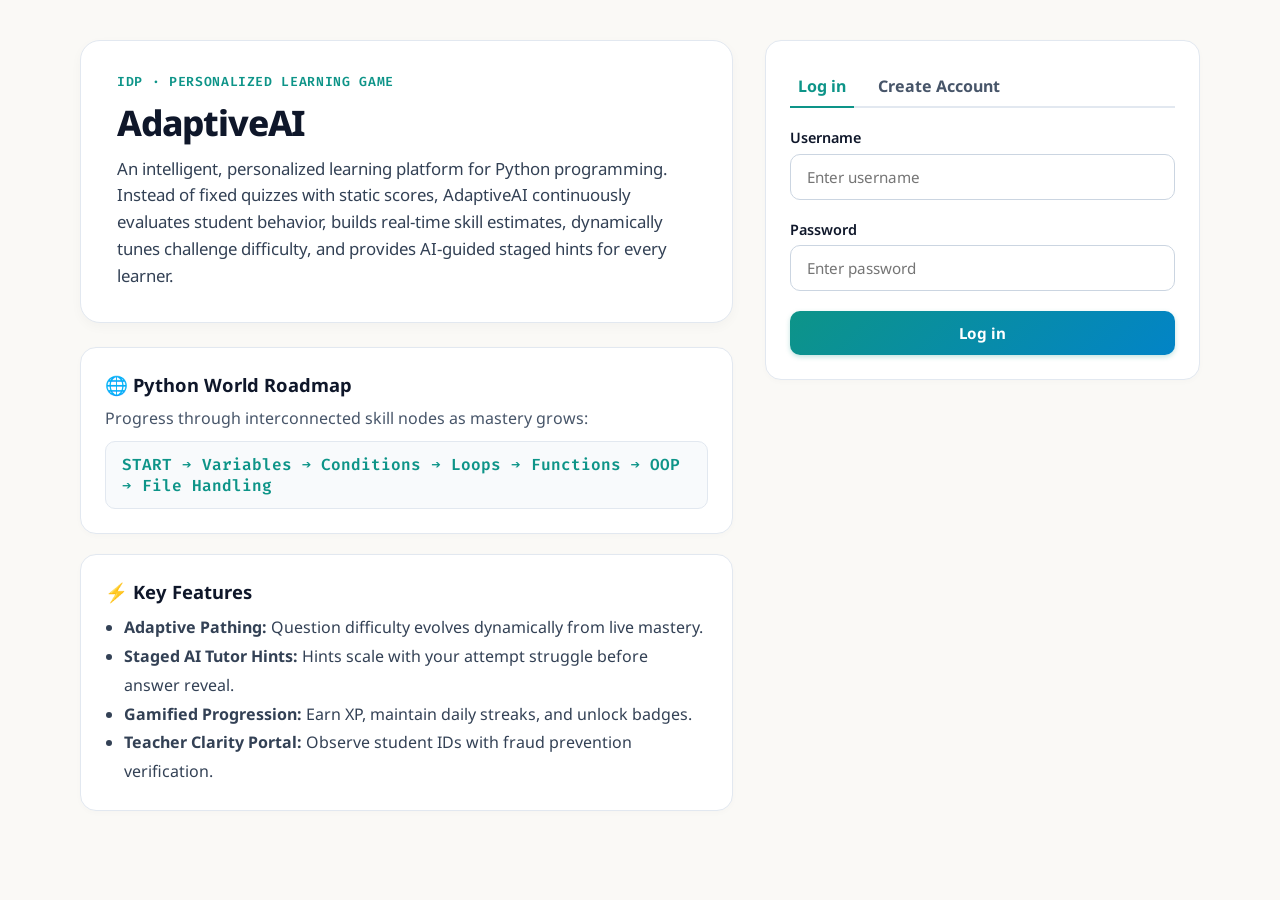
==== index.html @ 8c57f939 "Fix GitHub Pages deployment with universal client-side engine" ====
<!DOCTYPE html>
<html lang="en">
<head>
  <meta charset="UTF-8" />
  <meta name="viewport" content="width=device-width, initial-scale=1.0" />
  <title>AdaptiveAI — Personalized Learning Platform</title>
  <link rel="stylesheet" href="./static/css/style.css" />
</head>
<body>
  <!-- Sidebar Navigation -->
  <aside class="sidebar" id="sidebar" style="display: none;">
    <div class="brand-logo">
      <div class="brand-icon">🎮</div>
      <div class="brand-text">
        <h2>AdaptiveAI</h2>
        <span>Personalized Learning</span>
      </div>
    </div>
    <ul class="nav-links">
      <li><a class="nav-item active" onclick="switchView('home')">🏠 Home</a></li>
      <li><a class="nav-item" onclick="switchView('play')">🎮 Play / Diagnostic</a></li>
      <li><a class="nav-item" onclick="switchView('skill_map')">🗺️ Skill Map</a></li>
      <li><a class="nav-item" onclick="switchView('dashboard')">📊 Student Dashboard</a></li>
      <li><a class="nav-item" onclick="switchView('leaderboard')">🏆 Leaderboard</a></li>
      <li id="nav-teacher-li" style="display: none;"><a class="nav-item" onclick="switchView('teacher')">👩‍🏫 Teacher View</a></li>
    </ul>
    <div class="sidebar-footer">
      <button class="btn btn-outline btn-block" onclick="logout()">Log out</button>
    </div>
  </aside>

  <!-- Main Content Wrapper -->
  <main class="main-wrapper">
    <div class="top-nav" id="topNav" style="display: none;">
      <div id="navUserBadge" style="font-weight: 700; color: var(--primary);"></div>
      <button class="btn btn-outline" onclick="logout()" style="padding: 0.4rem 0.9rem; font-size: 0.85rem;">Log out</button>
    </div>

    <div class="content-container">
      <!-- Unauthenticated View -->
      <section id="view-auth">
        <div class="grid-2">
          <!-- Left: Description -->
          <div>
            <div class="hero">
              <div class="kicker">IDP · PERSONALIZED LEARNING GAME</div>
              <h1>AdaptiveAI</h1>
              <p style="font-size: 1.05rem; line-height: 1.6; color: #334155;">
                An intelligent, personalized learning platform for Python programming. 
                Instead of fixed quizzes with static scores, AdaptiveAI continuously evaluates 
                student behavior, builds real-time skill estimates, dynamically tunes challenge 
                difficulty, and provides AI-guided staged hints for every learner.
              </p>
            </div>
            <div class="card">
              <h3>🌐 Python World Roadmap</h3>
              <p style="color: #475569; margin-bottom: 0.75rem;">Progress through interconnected skill nodes as mastery grows:</p>
              <div style="font-family: 'Fira Code', monospace; background: #F8FAFC; padding: 0.75rem 1rem; border-radius: 10px; border: 1px solid #E2E8F0; color: #0D9488; font-weight: 600;">
                START ➔ Variables ➔ Conditions ➔ Loops ➔ Functions ➔ OOP ➔ File Handling
              </div>
            </div>
            <div class="card">
              <h3>⚡ Key Features</h3>
              <ul style="color: #334155; line-height: 1.8; padding-left: 1.2rem;">
                <li><b>Adaptive Pathing:</b> Question difficulty evolves dynamically from live mastery.</li>
                <li><b>Staged AI Tutor Hints:</b> Hints scale with your attempt struggle before answer reveal.</li>
                <li><b>Gamified Progression:</b> Earn XP, maintain daily streaks, and unlock badges.</li>
                <li><b>Teacher Clarity Portal:</b> Observe student IDs with fraud prevention verification.</li>
              </ul>
            </div>
          </div>

          <!-- Right: Credentials & Verification -->
          <div>
            <div class="card">
              <div class="tab-header">
                <button class="tab-btn active" id="tabLoginBtn" onclick="switchAuthTab('login')">Log in</button>
                <button class="tab-btn" id="tabJoinBtn" onclick="switchAuthTab('join')">Create Account</button>
              </div>

              <!-- On-Screen Alert Box -->
              <div id="authAlertBox" style="display: none; margin-bottom: 1rem;"></div>

              <!-- Login Form -->
              <div id="tab-login-form">
                <div class="form-group">
                  <label>Username</label>
                  <input type="text" id="loginUsername" placeholder="Enter username" />
                </div>
                <div class="form-group">
                  <label>Password</label>
                  <input type="password" id="loginPassword" placeholder="Enter password" />
                </div>
                <button class="btn btn-primary btn-block" id="btnLogin" onclick="submitLogin()">Log in</button>
              </div>

              <!-- Register Form -->
              <div id="tab-join-form" style="display: none;">
                <div class="form-group">
                  <label>Account Role</label>
                  <select id="joinRole">
                    <option value="student">Student</option>
                    <option value="teacher">Teacher</option>
                    <option value="other">Other / Educator</option>
                  </select>
                </div>
                <div class="form-group">
                  <label>Pick a Username</label>
                  <input type="text" id="joinUsername" placeholder="Choose username" />
                </div>
                <div class="form-group">
                  <label>Pick a Password</label>
                  <input type="password" id="joinPassword" placeholder="Choose password" />
                </div>

                <div style="border-top: 1px solid var(--border); padding-top: 1rem; margin-top: 1rem;">
                  <label style="font-weight: 700; font-size: 0.9rem; margin-bottom: 0.5rem; display: block;">🛡️ Identity Verification (Fraud Prevention)</label>
                  <div style="display: flex; gap: 1rem; margin-bottom: 0.75rem;">
                    <label><input type="radio" name="verifyMethod" value="reg_num" checked onchange="toggleVerifyMethod()" /> University Registration No.</label>
                    <label><input type="radio" name="verifyMethod" value="id_card" onchange="toggleVerifyMethod()" /> Upload ID Card</label>
                  </div>
                  <div id="verifyRegBox" class="form-group">
                    <input type="text" id="joinRegNum" placeholder="e.g. REG-2024-99812" />
                  </div>
                  <div id="verifyCardBox" class="form-group" style="display: none;">
                    <input type="file" id="joinIdCardFile" accept="image/*,application/pdf" />
                  </div>
                </div>

                <button class="btn btn-primary btn-block" id="btnRegister" onclick="submitRegister()">Create Account</button>
              </div>
            </div>
          </div>
        </div>
      </section>

      <!-- Authenticated Views Container -->
      <section id="view-app" style="display: none;">
        <!-- HUD Header -->
        <div id="userHud" class="hud"></div>

        <!-- View 1: Home Dashboard -->
        <div id="subview-home">
          <div class="hero">
            <div class="kicker" id="homeKicker">WELCOME BACK</div>
            <h1 id="homeGreeting">Hello! 👋</h1>
            <p style="color: #334155;">Your personalized Python learning arena is ready. Select an option below or use the sidebar navigation to jump into action.</p>
          </div>
          <div class="grid-cols-2" id="homeCardsGrid"></div>
        </div>

        <!-- View 2: Play Mode & AI Doubt Chatbot -->
        <div id="subview-play" style="display: none;">
          <h2>🎮 Play Mode</h2>
          <div id="playQuestionContainer"></div>
        </div>

        <!-- View 3: Skill Map -->
        <div id="subview-skill_map" style="display: none;">
          <h2>🗺️ Python World Skill Tree</h2>
          <p style="color: var(--text-muted); margin-bottom: 1.5rem;">Nodes unlock after reaching mastery threshold in preceding topics.</p>
          <div id="skillMapNodes"></div>
        </div>

        <!-- View 4: Student Dashboard -->
        <div id="subview-dashboard" style="display: none;">
          <h2>📊 Student Analytics Dashboard</h2>
          <div id="studentDashboardContent"></div>
        </div>

        <!-- View 5: Leaderboard -->
        <div id="subview-leaderboard" style="display: none;">
          <h2>🏆 Arena Leaderboard</h2>
          <div id="leaderboardList" style="margin-top: 1rem;"></div>
        </div>

        <!-- View 6: Teacher View -->
        <div id="subview-teacher" style="display: none;">
          <h2>👩‍🏫 Teacher Dashboard & Student Performance Analyzer</h2>
          <p style="color: var(--text-muted); margin-bottom: 1.5rem;">Observe student progress via unique IDs, evaluate performance tiers, and intervene where support is needed.</p>

          <div class="card">
            <h3>📌 Add Student to Observation</h3>
            <div style="display: flex; gap: 1rem;">
              <input type="text" id="teacherClaimInput" placeholder="Enter Unique Student ID (e.g. STU-A1B2C3)" style="flex-grow: 1;" />
              <button class="btn btn-primary" onclick="claimStudent()">Add to Observation ➔</button>
            </div>
            <div id="claimFeedback" style="margin-top: 0.75rem;"></div>
          </div>

          <div id="teacherAnalyticsContent"></div>
        </div>
      </section>
    </div>
  </main>

  <script src="./static/js/app.js"></script>
</body>
</html>
---- static/css/style.css ----
@import url('https://fonts.googleapis.com/css2?family=Noto+Sans:ital,wght@0,300;0,400;0,500;0,600;0,700;1,400;1,600&family=Fira+Code:wght@400;500;600&display=swap');

:root {
  --bg-color: #FAF9F6;
  --card-bg: #FFFFFF;
  --sidebar-bg: #F4F3EF;
  --text-main: #0F172A;
  --text-muted: #475569;
  --primary: #0D9488;
  --primary-hover: #0F766E;
  --secondary: #0284C7;
  --border: #E2E8F0;
  --border-focus: #CBD5E1;
}

* {
  box-sizing: border-box;
  margin: 0;
  padding: 0;
}

body {
  background-color: var(--bg-color);
  color: var(--text-main);
  font-family: 'Noto Sans', sans-serif;
  min-height: 100vh;
  display: flex;
}

/* Sidebar */
.sidebar {
  width: 280px;
  background-color: var(--sidebar-bg);
  border-right: 1px solid var(--border);
  padding: 1.5rem 1.25rem;
  display: flex;
  flex-direction: column;
  flex-shrink: 0;
  transition: all 0.2s ease;
}

.brand-logo {
  display: flex;
  align-items: center;
  gap: 0.75rem;
  padding-bottom: 1.25rem;
  border-bottom: 1px solid var(--border);
  margin-bottom: 1.5rem;
}

.brand-icon {
  background: linear-gradient(135deg, var(--primary), var(--secondary));
  width: 42px;
  height: 42px;
  border-radius: 10px;
  display: flex;
  align-items: center;
  justify-content: center;
  font-size: 1.4rem;
  color: white;
  box-shadow: 0 4px 10px rgba(13, 148, 136, 0.25);
}

.brand-text h2 {
  font-size: 1.25rem;
  font-weight: 800;
  color: var(--text-main);
  line-height: 1.1;
  letter-spacing: -0.02em;
}

.brand-text span {
  font-family: 'Fira Code', monospace;
  font-size: 0.68rem;
  color: var(--primary);
  font-weight: 600;
  text-transform: uppercase;
  letter-spacing: 0.05em;
}

.nav-links {
  list-style: none;
  display: flex;
  flex-direction: column;
  gap: 0.4rem;
  flex-grow: 1;
}

.nav-item {
  display: flex;
  align-items: center;
  gap: 0.75rem;
  padding: 0.7rem 1rem;
  border-radius: 10px;
  font-size: 0.95rem;
  font-weight: 600;
  color: var(--text-muted);
  text-decoration: none;
  cursor: pointer;
  transition: all 0.15s ease;
}

.nav-item:hover, .nav-item.active {
  background-color: #E7E5DF;
  color: var(--primary);
}

.sidebar-footer {
  padding-top: 1rem;
  border-top: 1px solid var(--border);
}

/* Main Content Area */
.main-wrapper {
  flex-grow: 1;
  display: flex;
  flex-direction: column;
  min-height: 100vh;
  overflow-y: auto;
}

.top-nav {
  background: rgba(250, 249, 246, 0.9);
  backdrop-filter: blur(8px);
  padding: 1rem 2.5rem;
  border-bottom: 1px solid var(--border);
  display: flex;
  justify-content: space-between;
  align-items: center;
}

.content-container {
  padding: 2.5rem;
  max-width: 1200px;
  width: 100%;
  margin: 0 auto;
}

/* Hero and Cards */
.hero {
  background: var(--card-bg);
  border: 1px solid var(--border);
  border-radius: 20px;
  padding: 2rem 2.25rem;
  margin-bottom: 1.5rem;
  box-shadow: 0 4px 12px rgba(0, 0, 0, 0.03);
}

.kicker {
  color: var(--primary);
  font-family: 'Fira Code', monospace;
  font-weight: 600;
  font-size: 0.82rem;
  letter-spacing: 0.05em;
  text-transform: uppercase;
  margin-bottom: 0.5rem;
}

.hero h1 {
  font-size: 2.2rem;
  font-weight: 800;
  letter-spacing: -0.03em;
  margin-bottom: 0.6rem;
}

.card {
  background: var(--card-bg);
  border: 1px solid var(--border);
  border-radius: 16px;
  padding: 1.5rem;
  margin-bottom: 1.25rem;
  box-shadow: 0 2px 6px rgba(0, 0, 0, 0.02);
}

.card h3 {
  font-size: 1.15rem;
  margin-bottom: 0.6rem;
  font-weight: 700;
}

/* HUD chips */
.hud {
  display: flex;
  gap: 0.75rem;
  flex-wrap: wrap;
  margin: 1rem 0 1.5rem;
}

.chip {
  background: var(--card-bg);
  border: 1px solid var(--border-focus);
  border-radius: 999px;
  padding: 0.4rem 1rem;
  font-size: 0.88rem;
  font-weight: 600;
  color: var(--text-main);
  box-shadow: 0 1px 3px rgba(0, 0, 0, 0.04);
}

/* Grid systems */
.grid-2 {
  display: grid;
  grid-template-columns: 1.2fr 0.8fr;
  gap: 2rem;
}

.grid-cols-2 {
  display: grid;
  grid-template-columns: repeat(2, 1fr);
  gap: 1.25rem;
}

.grid-cols-3 {
  display: grid;
  grid-template-columns: repeat(3, 1fr);
  gap: 1.25rem;
}

.grid-cols-4 {
  display: grid;
  grid-template-columns: repeat(4, 1fr);
  gap: 1rem;
}

/* Forms and Inputs */
.form-group {
  margin-bottom: 1.25rem;
}

.form-group label {
  display: block;
  font-weight: 600;
  font-size: 0.9rem;
  margin-bottom: 0.4rem;
  color: var(--text-main);
}

input[type="text"], input[type="password"], select {
  width: 100%;
  padding: 0.75rem 1rem;
  background-color: var(--card-bg);
  border: 1px solid var(--border-focus);
  border-radius: 10px;
  font-family: 'Noto Sans', sans-serif;
  font-size: 0.95rem;
  color: var(--text-main);
  outline: none;
  transition: border-color 0.15s ease;
}

input:focus, select:focus {
  border-color: var(--primary);
  box-shadow: 0 0 0 3px rgba(13, 148, 136, 0.15);
}

.btn {
  display: inline-flex;
  align-items: center;
  justify-content: center;
  padding: 0.75rem 1.5rem;
  font-size: 0.95rem;
  font-weight: 700;
  font-family: 'Noto Sans', sans-serif;
  border-radius: 10px;
  border: none;
  cursor: pointer;
  transition: all 0.15s ease;
  text-decoration: none;
}

.btn-primary {
  background: linear-gradient(135deg, var(--primary) 0%, var(--secondary) 100%);
  color: white;
  box-shadow: 0 2px 5px rgba(13, 148, 136, 0.25);
}

.btn-primary:hover {
  filter: brightness(1.08);
  box-shadow: 0 4px 10px rgba(13, 148, 136, 0.35);
}

.btn-outline {
  background: var(--card-bg);
  border: 1px solid var(--border-focus);
  color: var(--text-main);
}

.btn-outline:hover {
  background: #F8FAFC;
  border-color: var(--primary);
}

.btn-block {
  width: 100%;
}

/* Tabs */
.tab-header {
  display: flex;
  gap: 1rem;
  border-bottom: 2px solid var(--border);
  margin-bottom: 1.25rem;
}

.tab-btn {
  background: none;
  border: none;
  padding: 0.6rem 0.5rem;
  font-size: 1rem;
  font-weight: 700;
  color: var(--text-muted);
  cursor: pointer;
  position: relative;
  font-family: 'Noto Sans', sans-serif;
}

.tab-btn.active {
  color: var(--primary);
}

.tab-btn.active::after {
  content: '';
  position: absolute;
  bottom: -2px;
  left: 0;
  right: 0;
  height: 2px;
  background-color: var(--primary);
}

/* Alerts */
.alert {
  padding: 1rem 1.25rem;
  border-radius: 12px;
  font-size: 0.95rem;
  margin-bottom: 1rem;
  display: flex;
  align-items: center;
  gap: 0.6rem;
}

.alert-success { background-color: #F0FDF4; border: 1px solid #BBF7D0; color: #166534; }
.alert-warning { background-color: #FFFBEB; border: 1px solid #FDE68A; color: #92400E; }
.alert-error { background-color: #FEF2F2; border: 1px solid #FECACA; color: #991B1B; }
.alert-info { background-color: #EFF6FF; border: 1px solid #BFDBFE; color: #1E40AF; }

/* Badges */
.badge {
  display: inline-block;
  padding: 0.3rem 0.7rem;
  border-radius: 8px;
  font-size: 0.85rem;
  font-weight: 600;
}

.badge-green { background: #F0FDF4; border: 1px solid #86EFAC; color: #166534; }
.badge-yellow { background: #FEFCE8; border: 1px solid #FEF08A; color: #854D0E; }
.badge-red { background: #FEF2F2; border: 1px solid #FECACA; color: #991B1B; }

/* Progress bar */
.progress-container {
  width: 100%;
  height: 10px;
  background-color: var(--border);
  border-radius: 999px;
  overflow: hidden;
  margin-top: 0.4rem;
}

.progress-bar {
  height: 100%;
  background: linear-gradient(90deg, var(--primary), var(--secondary));
  border-radius: 999px;
  transition: width 0.3s ease;
}

/* Chat container */
.chat-box {
  background: #F8FAFC;
  border: 1px solid var(--border);
  border-radius: 14px;
  padding: 1rem;
  max-height: 280px;
  overflow-y: auto;
  margin-bottom: 0.75rem;
}

.chat-msg {
  padding: 0.6rem 0.9rem;
  border-radius: 10px;
  margin-bottom: 0.5rem;
  font-size: 0.9rem;
  line-height: 1.5;
}

.chat-msg.assistant {
  background: #FFFFFF;
  border: 1px solid var(--border);
}

.chat-msg.user {
  background: #E0F2FE;
  border: 1px solid #BAE6FD;
  margin-left: 2rem;
}

@media (max-width: 900px) {
  body { flex-direction: column; }
  .sidebar { width: 100%; }
  .grid-2, .grid-cols-4, .grid-cols-3, .grid-cols-2 { grid-template-columns: 1fr; }
  .content-container { padding: 1.25rem; }
}
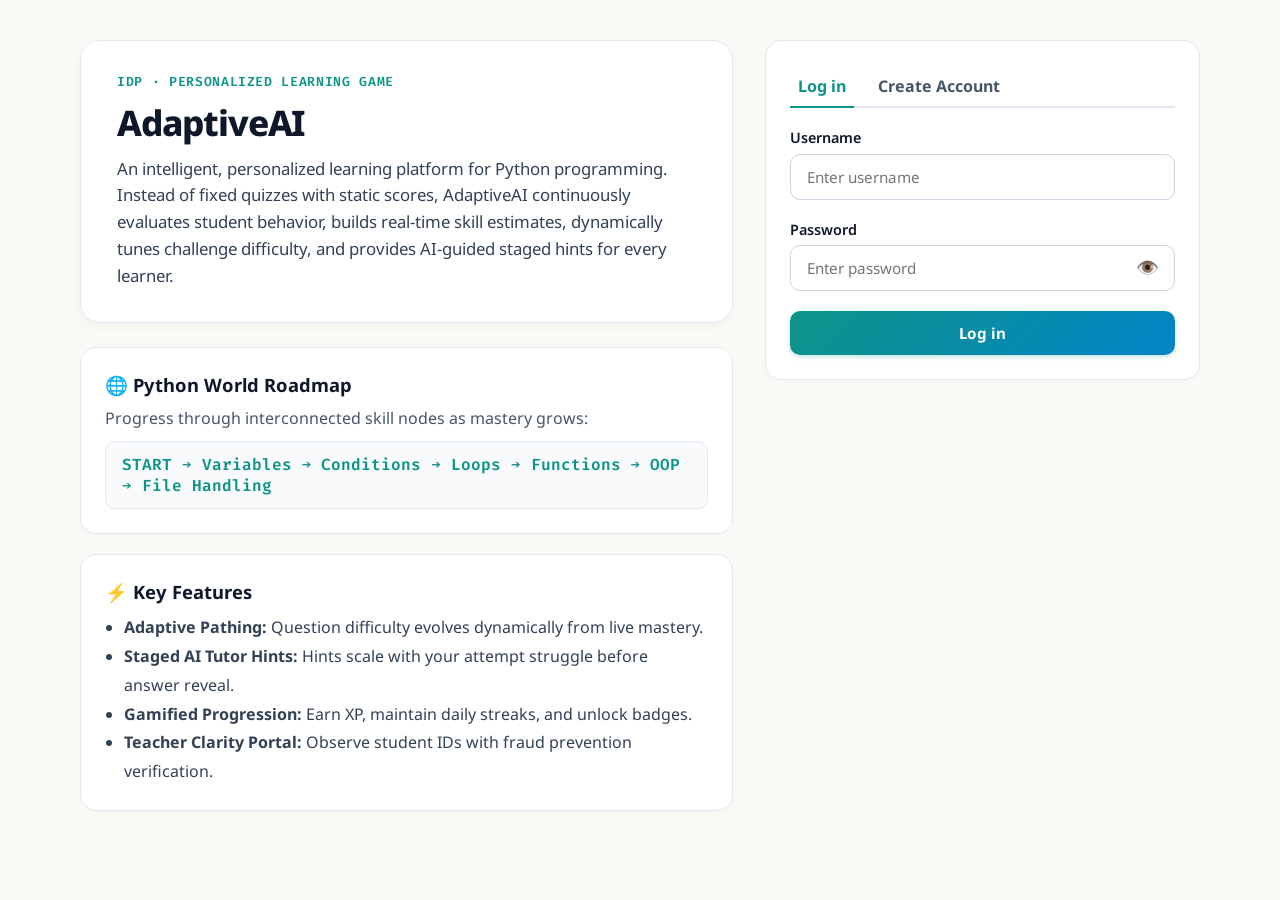
==== commit b2393d97: "Add password show/hide eye toggle button" ====
--- a/index.html
+++ b/index.html
@@ -89,7 +89,10 @@
                 </div>
                 <div class="form-group">
                   <label>Password</label>
-                  <input type="password" id="loginPassword" placeholder="Enter password" />
+                  <div class="password-wrapper">
+                    <input type="password" id="loginPassword" placeholder="Enter password" />
+                    <button type="button" class="btn-toggle-pwd" onclick="togglePasswordVisibility('loginPassword', this)" title="Show password">👁️</button>
+                  </div>
                 </div>
                 <button class="btn btn-primary btn-block" id="btnLogin" onclick="submitLogin()">Log in</button>
               </div>
@@ -110,7 +113,10 @@
                 </div>
                 <div class="form-group">
                   <label>Pick a Password</label>
-                  <input type="password" id="joinPassword" placeholder="Choose password" />
+                  <div class="password-wrapper">
+                    <input type="password" id="joinPassword" placeholder="Choose password" />
+                    <button type="button" class="btn-toggle-pwd" onclick="togglePasswordVisibility('joinPassword', this)" title="Show password">👁️</button>
+                  </div>
                 </div>
 
                 <div style="border-top: 1px solid var(--border); padding-top: 1rem; margin-top: 1rem;">
--- a/static/css/style.css
+++ b/static/css/style.css
@@ -410,3 +410,38 @@
   .grid-2, .grid-cols-4, .grid-cols-3, .grid-cols-2 { grid-template-columns: 1fr; }
   .content-container { padding: 1.25rem; }
 }
+
+/* Password toggle eye icon styling */
+.password-wrapper {
+  position: relative;
+  display: flex;
+  align-items: center;
+  width: 100%;
+}
+
+.password-wrapper input {
+  width: 100%;
+  padding-right: 2.8rem !important;
+}
+
+.btn-toggle-pwd {
+  position: absolute;
+  right: 0.75rem;
+  background: none;
+  border: none;
+  cursor: pointer;
+  font-size: 1.15rem;
+  color: var(--text-muted);
+  display: flex;
+  align-items: center;
+  justify-content: center;
+  padding: 0.25rem;
+  user-select: none;
+  transition: transform 0.15s ease, opacity 0.15s ease;
+  z-index: 2;
+}
+
+.btn-toggle-pwd:hover {
+  transform: scale(1.15);
+  opacity: 0.85;
+}
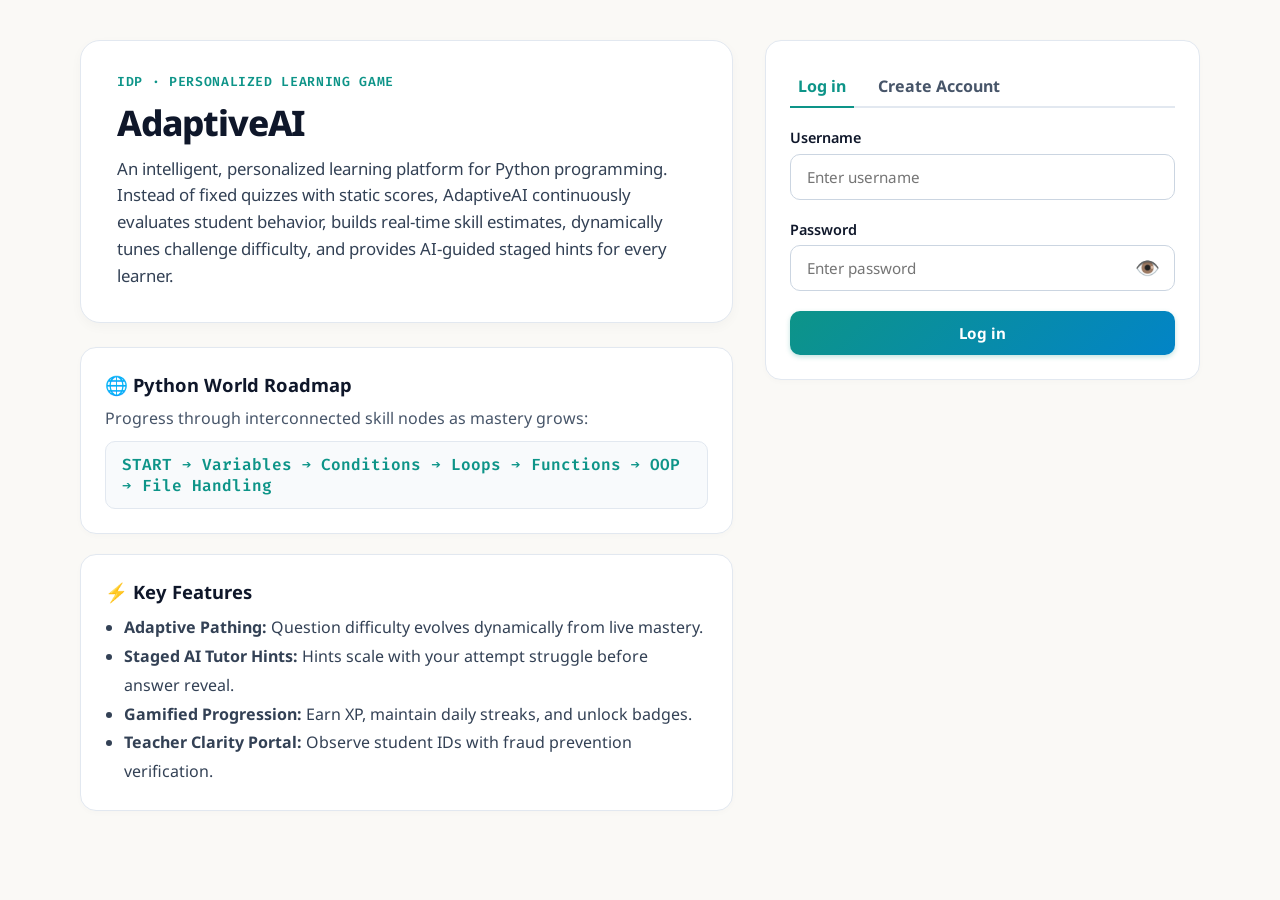
==== commit 802aaeaa: "Add self-contained inline password show/hide toggle with cache busting" ====
--- a/index.html
+++ b/index.html
@@ -4,7 +4,7 @@
   <meta charset="UTF-8" />
   <meta name="viewport" content="width=device-width, initial-scale=1.0" />
   <title>AdaptiveAI — Personalized Learning Platform</title>
-  <link rel="stylesheet" href="./static/css/style.css" />
+  <link rel="stylesheet" href="../static/css/style.css?v=2.1?v=2.1" />
 </head>
 <body>
   <!-- Sidebar Navigation -->
@@ -90,7 +90,10 @@
                 <div class="form-group">
                   <label>Password</label>
                   <div class="password-wrapper">
-                    <input type="password" id="loginPassword" placeholder="Enter password" />
+                    <div style="position: relative; display: flex; align-items: center; width: 100%;">
+                    <input type="password" id="loginPassword" placeholder="Enter password" style="width: 100%; padding-right: 2.8rem;" />
+                    <button type="button" class="btn-toggle-pwd" onclick="(function(b){ var i = document.getElementById('loginPassword'); if(i.type==='password'){ i.type='text'; b.innerHTML='🙈'; b.title='Hide password'; } else { i.type='password'; b.innerHTML='👁️'; b.title='Show password'; } })(this)" title="Show password" style="position: absolute; right: 0.75rem; background: none; border: none; cursor: pointer; font-size: 1.25rem; z-index: 10; padding: 0.2rem; user-select: none;">👁️</button>
+                  </div>
                     <button type="button" class="btn-toggle-pwd" onclick="togglePasswordVisibility('loginPassword', this)" title="Show password">👁️</button>
                   </div>
                 </div>
@@ -114,7 +117,10 @@
                 <div class="form-group">
                   <label>Pick a Password</label>
                   <div class="password-wrapper">
-                    <input type="password" id="joinPassword" placeholder="Choose password" />
+                    <div style="position: relative; display: flex; align-items: center; width: 100%;">
+                    <input type="password" id="joinPassword" placeholder="Choose password" style="width: 100%; padding-right: 2.8rem;" />
+                    <button type="button" class="btn-toggle-pwd" onclick="(function(b){ var i = document.getElementById('joinPassword'); if(i.type==='password'){ i.type='text'; b.innerHTML='🙈'; b.title='Hide password'; } else { i.type='password'; b.innerHTML='👁️'; b.title='Show password'; } })(this)" title="Show password" style="position: absolute; right: 0.75rem; background: none; border: none; cursor: pointer; font-size: 1.25rem; z-index: 10; padding: 0.2rem; user-select: none;">👁️</button>
+                  </div>
                     <button type="button" class="btn-toggle-pwd" onclick="togglePasswordVisibility('joinPassword', this)" title="Show password">👁️</button>
                   </div>
                 </div>
@@ -200,6 +206,6 @@
     </div>
   </main>
 
-  <script src="./static/js/app.js"></script>
+  <script src="../static/js/app.js?v=2.1?v=2.1"></script>
 </body>
 </html>
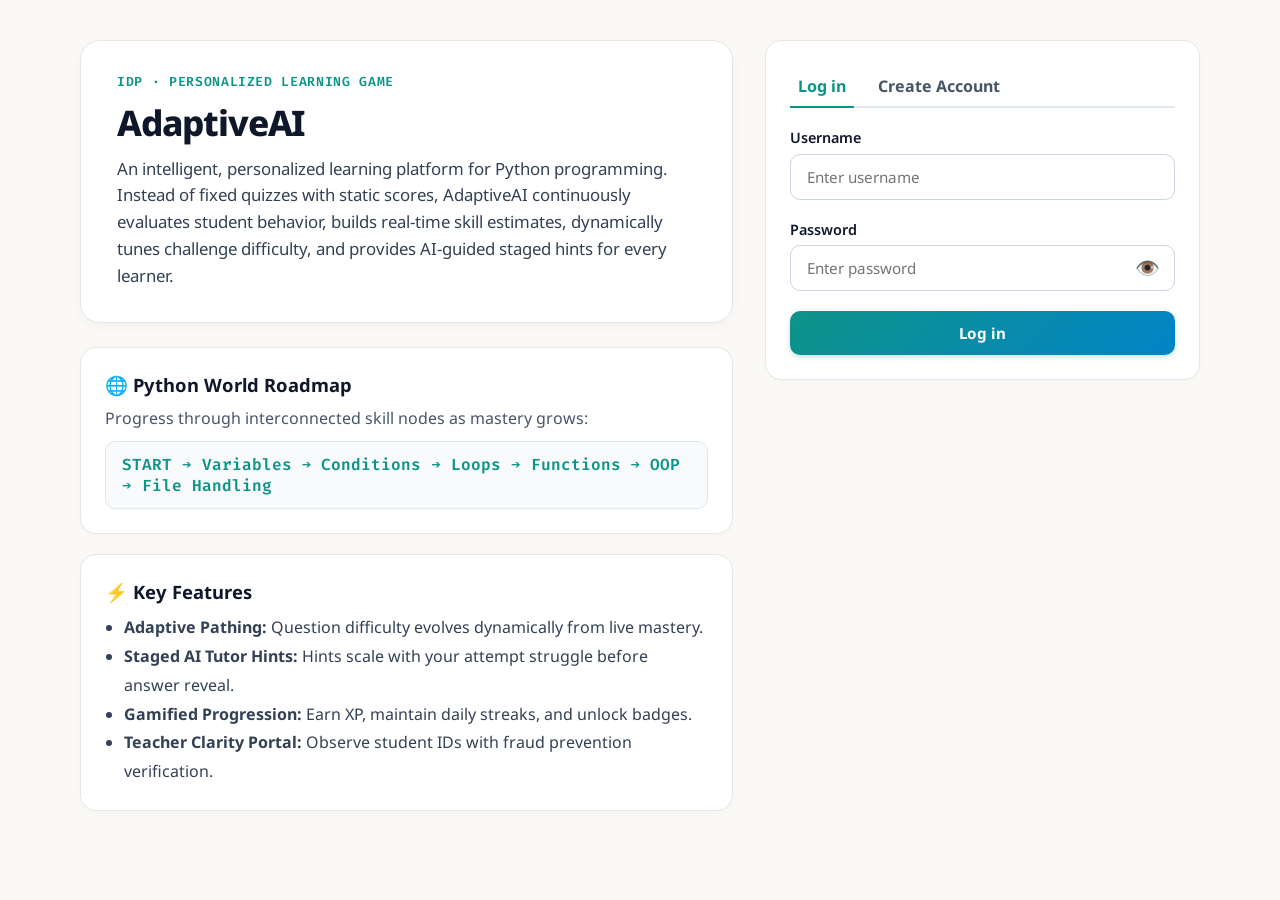
==== commit 9349e155: "Verified inline password toggle button for both forms" ====
--- a/index.html
+++ b/index.html
@@ -4,7 +4,7 @@
   <meta charset="UTF-8" />
   <meta name="viewport" content="width=device-width, initial-scale=1.0" />
   <title>AdaptiveAI — Personalized Learning Platform</title>
-  <link rel="stylesheet" href="../static/css/style.css?v=2.1?v=2.1" />
+  <link rel="stylesheet" href="./static/css/style.css?v=2.2" />
 </head>
 <body>
   <!-- Sidebar Navigation -->
@@ -89,12 +89,9 @@
                 </div>
                 <div class="form-group">
                   <label>Password</label>
-                  <div class="password-wrapper">
-                    <div style="position: relative; display: flex; align-items: center; width: 100%;">
+                  <div style="position: relative; display: flex; align-items: center; width: 100%;">
                     <input type="password" id="loginPassword" placeholder="Enter password" style="width: 100%; padding-right: 2.8rem;" />
                     <button type="button" class="btn-toggle-pwd" onclick="(function(b){ var i = document.getElementById('loginPassword'); if(i.type==='password'){ i.type='text'; b.innerHTML='🙈'; b.title='Hide password'; } else { i.type='password'; b.innerHTML='👁️'; b.title='Show password'; } })(this)" title="Show password" style="position: absolute; right: 0.75rem; background: none; border: none; cursor: pointer; font-size: 1.25rem; z-index: 10; padding: 0.2rem; user-select: none;">👁️</button>
-                  </div>
-                    <button type="button" class="btn-toggle-pwd" onclick="togglePasswordVisibility('loginPassword', this)" title="Show password">👁️</button>
                   </div>
                 </div>
                 <button class="btn btn-primary btn-block" id="btnLogin" onclick="submitLogin()">Log in</button>
@@ -116,12 +113,9 @@
                 </div>
                 <div class="form-group">
                   <label>Pick a Password</label>
-                  <div class="password-wrapper">
-                    <div style="position: relative; display: flex; align-items: center; width: 100%;">
+                  <div style="position: relative; display: flex; align-items: center; width: 100%;">
                     <input type="password" id="joinPassword" placeholder="Choose password" style="width: 100%; padding-right: 2.8rem;" />
                     <button type="button" class="btn-toggle-pwd" onclick="(function(b){ var i = document.getElementById('joinPassword'); if(i.type==='password'){ i.type='text'; b.innerHTML='🙈'; b.title='Hide password'; } else { i.type='password'; b.innerHTML='👁️'; b.title='Show password'; } })(this)" title="Show password" style="position: absolute; right: 0.75rem; background: none; border: none; cursor: pointer; font-size: 1.25rem; z-index: 10; padding: 0.2rem; user-select: none;">👁️</button>
-                  </div>
-                    <button type="button" class="btn-toggle-pwd" onclick="togglePasswordVisibility('joinPassword', this)" title="Show password">👁️</button>
                   </div>
                 </div>
 
@@ -206,6 +200,6 @@
     </div>
   </main>
 
-  <script src="../static/js/app.js?v=2.1?v=2.1"></script>
+  <script src="./static/js/app.js?v=2.2"></script>
 </body>
 </html>
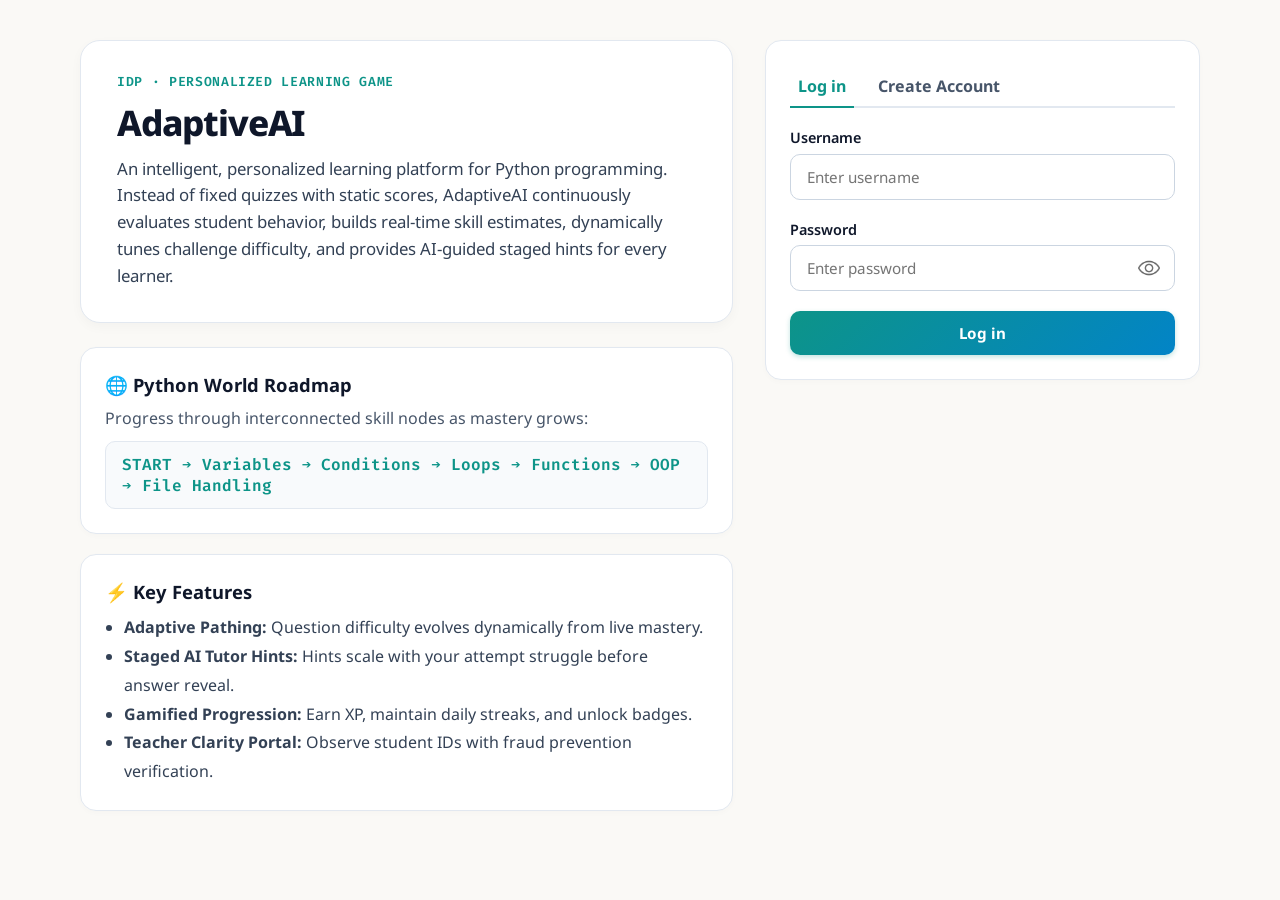
==== commit f25f1f5c: "Replace password eye icon with custom image asset" ====
--- a/index.html
+++ b/index.html
@@ -87,11 +87,13 @@
                   <label>Username</label>
                   <input type="text" id="loginUsername" placeholder="Enter username" />
                 </div>
-                <div class="form-group">
+                                <div class="form-group">
                   <label>Password</label>
                   <div style="position: relative; display: flex; align-items: center; width: 100%;">
                     <input type="password" id="loginPassword" placeholder="Enter password" style="width: 100%; padding-right: 2.8rem;" />
-                    <button type="button" class="btn-toggle-pwd" onclick="(function(b){ var i = document.getElementById('loginPassword'); if(i.type==='password'){ i.type='text'; b.innerHTML='🙈'; b.title='Hide password'; } else { i.type='password'; b.innerHTML='👁️'; b.title='Show password'; } })(this)" title="Show password" style="position: absolute; right: 0.75rem; background: none; border: none; cursor: pointer; font-size: 1.25rem; z-index: 10; padding: 0.2rem; user-select: none;">👁️</button>
+                    <button type="button" class="btn-toggle-pwd" onclick="togglePasswordVisibility('loginPassword', this)" title="Show/Hide password" style="position: absolute; right: 0.75rem; background: none; border: none; cursor: pointer; display: flex; align-items: center; justify-content: center; z-index: 10; padding: 0.2rem; user-select: none;">
+                      <img src="./static/images/eye.png" class="pwd-eye-icon" alt="Toggle Password" style="width: 22px; height: 22px; opacity: 0.6; transition: all 0.2s ease;" />
+                    </button>
                   </div>
                 </div>
                 <button class="btn btn-primary btn-block" id="btnLogin" onclick="submitLogin()">Log in</button>
@@ -111,11 +113,13 @@
                   <label>Pick a Username</label>
                   <input type="text" id="joinUsername" placeholder="Choose username" />
                 </div>
-                <div class="form-group">
+                                <div class="form-group">
                   <label>Pick a Password</label>
                   <div style="position: relative; display: flex; align-items: center; width: 100%;">
                     <input type="password" id="joinPassword" placeholder="Choose password" style="width: 100%; padding-right: 2.8rem;" />
-                    <button type="button" class="btn-toggle-pwd" onclick="(function(b){ var i = document.getElementById('joinPassword'); if(i.type==='password'){ i.type='text'; b.innerHTML='🙈'; b.title='Hide password'; } else { i.type='password'; b.innerHTML='👁️'; b.title='Show password'; } })(this)" title="Show password" style="position: absolute; right: 0.75rem; background: none; border: none; cursor: pointer; font-size: 1.25rem; z-index: 10; padding: 0.2rem; user-select: none;">👁️</button>
+                    <button type="button" class="btn-toggle-pwd" onclick="togglePasswordVisibility('joinPassword', this)" title="Show/Hide password" style="position: absolute; right: 0.75rem; background: none; border: none; cursor: pointer; display: flex; align-items: center; justify-content: center; z-index: 10; padding: 0.2rem; user-select: none;">
+                      <img src="./static/images/eye.png" class="pwd-eye-icon" alt="Toggle Password" style="width: 22px; height: 22px; opacity: 0.6; transition: all 0.2s ease;" />
+                    </button>
                   </div>
                 </div>
 
